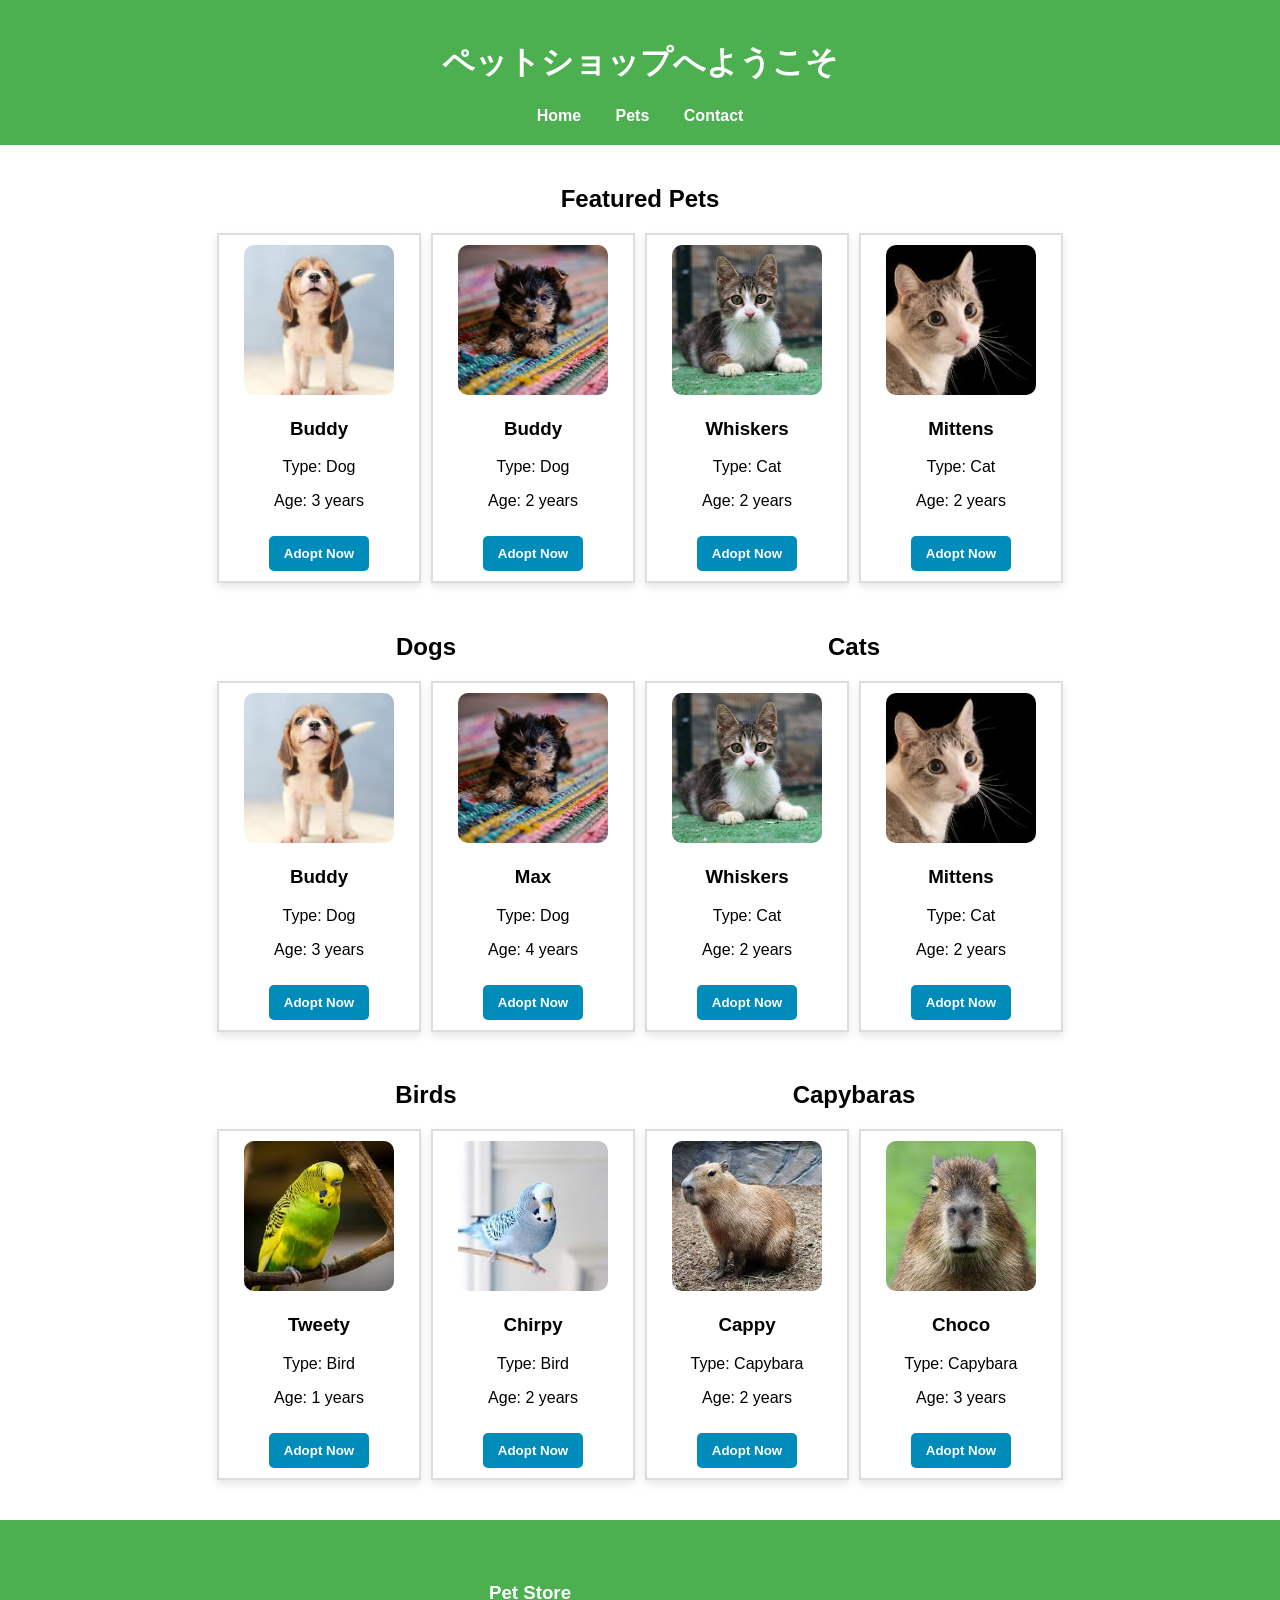
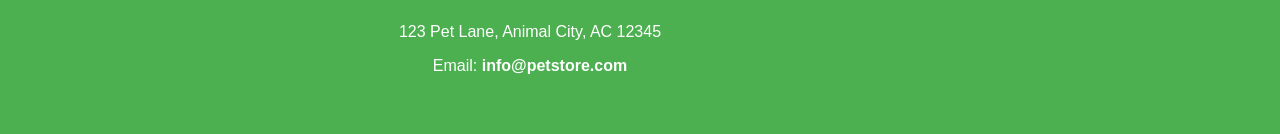
==== pets.html @ 4c0948e8 "Add files via upload" ====
<!DOCTYPE html>
<html lang="en">
<head>
    <meta charset="UTF-8">
    <meta name="viewport" content="width=device-width, initial-scale=1.0">
    <title>Pet Store</title>
    <link rel="stylesheet" href="pets.css">
</head>
<body>
    <header> 
        <h1>ペットショップへようこそ</h1> 
        <nav> 
            <a href="index.html">Home</a> 
            <a href="pets.html">Pets</a> 
            <a href="#">Contact</a> 
        </nav> 
    </header> 
    <main> 
        <!-- <section class="birds"> 
            <h2>Birds</h2> 
            <div class="pet-list"> 
                <div class="pet"> 
                    <img src="petshop-img/birds/bird01.jpg" alt="Cute Dog"> 
                    <h3>Green Parrot</h3> 
                    <p>Type: Bird</p>
                    <p>Age: 2 years</p>
                    <button onclick="adoptPet()">Adopt Now</button> 
                </div> 
                <div class="pet"> 
                    <img src="petshop-img/birds/bird02.jpg" alt="Cute Cat"> 
                    <h3>Skyblue Parrot</h3>
                    <p>Type: Bird</p>
                    <p>Age: 2 years</p> 
                    <button onclick="adoptPet()">Adopt Now</button> 
                </div> 
            </div> 
        </section> 

        <section class="capybara"> 
            <h2>Capybara</h2> 
            <div class="pet-list"> 
                <div class="pet"> 
                    <img src="petshop-img/capybaras/capybara01.jpg" alt="Cute Dog"> 
                    <h3>Cute Capybara</h3>
                    <p>Type: Capybara</p>
                    <p>Age: 2 years</p> 
                    <button onclick="adoptPet()">Adopt Now</button> 
                </div> 
                <div class="pet"> 
                    <img src="petshop-img/capybaras/capybara02.jpg" alt="Cute Cat"> 
                    <h3>Facing Capybara</h3>
                    <p>Type: Capybara</p>
                    <p>Age: 2 years</p>
                    <button onclick="adoptPet()">Adopt Now</button> 
                </div> 
            </div> 
        </section> 

        <section class="cat"> 
            <h2>Cat</h2> 
            <div class="pet-list"> 
                <div class="pet"> 
                    <img src="petshop-img/cats/cat01.jpg" alt="Cute Dog"> 
                    <h3>Kio</h3>
                    <p>Type: Cat</p>
                    <p>Age: 2 years</p>
                    <button onclick="adoptPet()">Adopt Now</button> 
                </div> 
                <div class="pet"> 
                    <img src="petshop-img/cats/cat02.jpg" alt="Cute Cat"> 
                    <h3>Piro</h3>
                    <p>Type: Cat</p>
                    <p>Age: 2 years</p>
                    <button onclick="adoptPet()">Adopt Now</button> 
                </div> 
                <div class="pet">
                    <img src="petshop-img/cats/cat03.jpg" alt="">
                    <h3>Milo</h3>
                    <p>Type: Cat</p>
                    <p>Age: 2 years</p>
                    <button onclick="adoptPet()">Adopt Now</button>
                </div>
            </div> 
        </section> 

        <section class="dog"> 
            <h2>Dog</h2> 
            <div class="pet-list"> 
                <div class="pet"> 
                    <img src="petshop-img/dogs/dog01.jpg" alt="Cute Dog"> 
                    <h3>Charlie</h3> 
                    <p>Type: Dog</p>
                    <p>Age: 2 years</p>
                    <button onclick="adoptPet()">Adopt Now</button> 
                </div> 
                <div class="pet"> 
                    <img src="petshop-img/dogs/dog02.jpg" alt="Cute Cat"> 
                    <h3>Din</h3> 
                    <p>Type: Dog</p>
                    <p>Age: 2 years</p>
                    <button onclick="adoptPet()">Adopt Now</button> 
                </div> 
                <div class="pet">
                    <img src="petshop-img/dogs/dog03.jpg" alt="">
                    <h3>Tim</h3>
                    <p>Type: Dog</p>
                    <p>Age: 2 years</p>
                    <button onclick="adoptPet()">Adopt Now</button>
                </div>
            </div> 
        </section> -->

        <div id="all-pets"></div>

    </main> 
    <footer>
        <div class="contact">
            <div class="context">
                <h3>Pet Store</h3>
                <p>123 Pet Lane, Animal City, AC 12345</strong></p>
                <p>Email: <strong>info@petstore.com</strong></p>
            </div>
            <div class="map">
                <iframe src="https://www.google.com/maps/embed?pb=!1m18!1m12!1m3!1d1938.8796238341347!2d100.83639026729118!3d13.611510821126153!2m3!1f0!2f0!3f0!3m2!1i1024!2i768!4f13.1!3m3!1m2!1s0x311d430e775155f9%3A0xf01923824353260!2sAssumption%20University%20Suvarnabhumi%20Campus!5e0!3m2!1sen!2sth!4v1749630460628!5m2!1sen!2sth" width="200" height="150" style="border:0;" allowfullscreen="" loading="lazy" referrerpolicy="no-referrer-when-downgrade"></iframe>
            </div>
        </div>
    </footer> 
    <script src="script.js"></script> 
</body>
</html>
---- pets.css ----
body { 
    font-family: Arial, sans-serif; 
    margin: 0; 
    padding: 0; 
    text-align: center; 
}

header { 
    background-color: #4CAF50; 
    padding: 20px; 
    color: white; 
}

nav a { 
    margin: 0 15px; 
    text-decoration: none; 
    color: white; 
    font-weight: bold; 
}

.featured, 
#all-pets {
    margin: 20px auto; 
    display: flex;
    flex-wrap: wrap;
    justify-content: center;
    gap: 10px;
    max-width: 1000px;
}

/* Card container for each pet */
.pet { 
    background-color: white;
    border: 2px solid #ddd; 
    padding: 10px; 
    width: 180px;
    text-align: center; 
    box-shadow: 0 4px 8px rgba(0, 0, 0, 0.1);
}

/* Pet image formatting */
.pet img { 
    width: 150px; 
    height: 150px; 
    object-fit: cover;
    border-radius: 10px; 
}

/* Button styling */
button { 
    background-color: #008CBA; 
    color: white; 
    padding: 10px 15px; 
    border: none; 
    border-radius: 5px;
    cursor: pointer; 
    margin-top: 10px;
    font-weight: bold;
    transition: background-color 0.3s ease;
}

button:hover { 
    background-color: #005f7a; 
}

/* Contact section layout */
.contact {
    background-color: #4CAF50;
    display: flex;
    justify-content: center;
    align-items: center;
    margin-top: 20px;
    padding: 20px 0;
}

.context {
    color: white;
}

.map {
    margin: 10px;
}
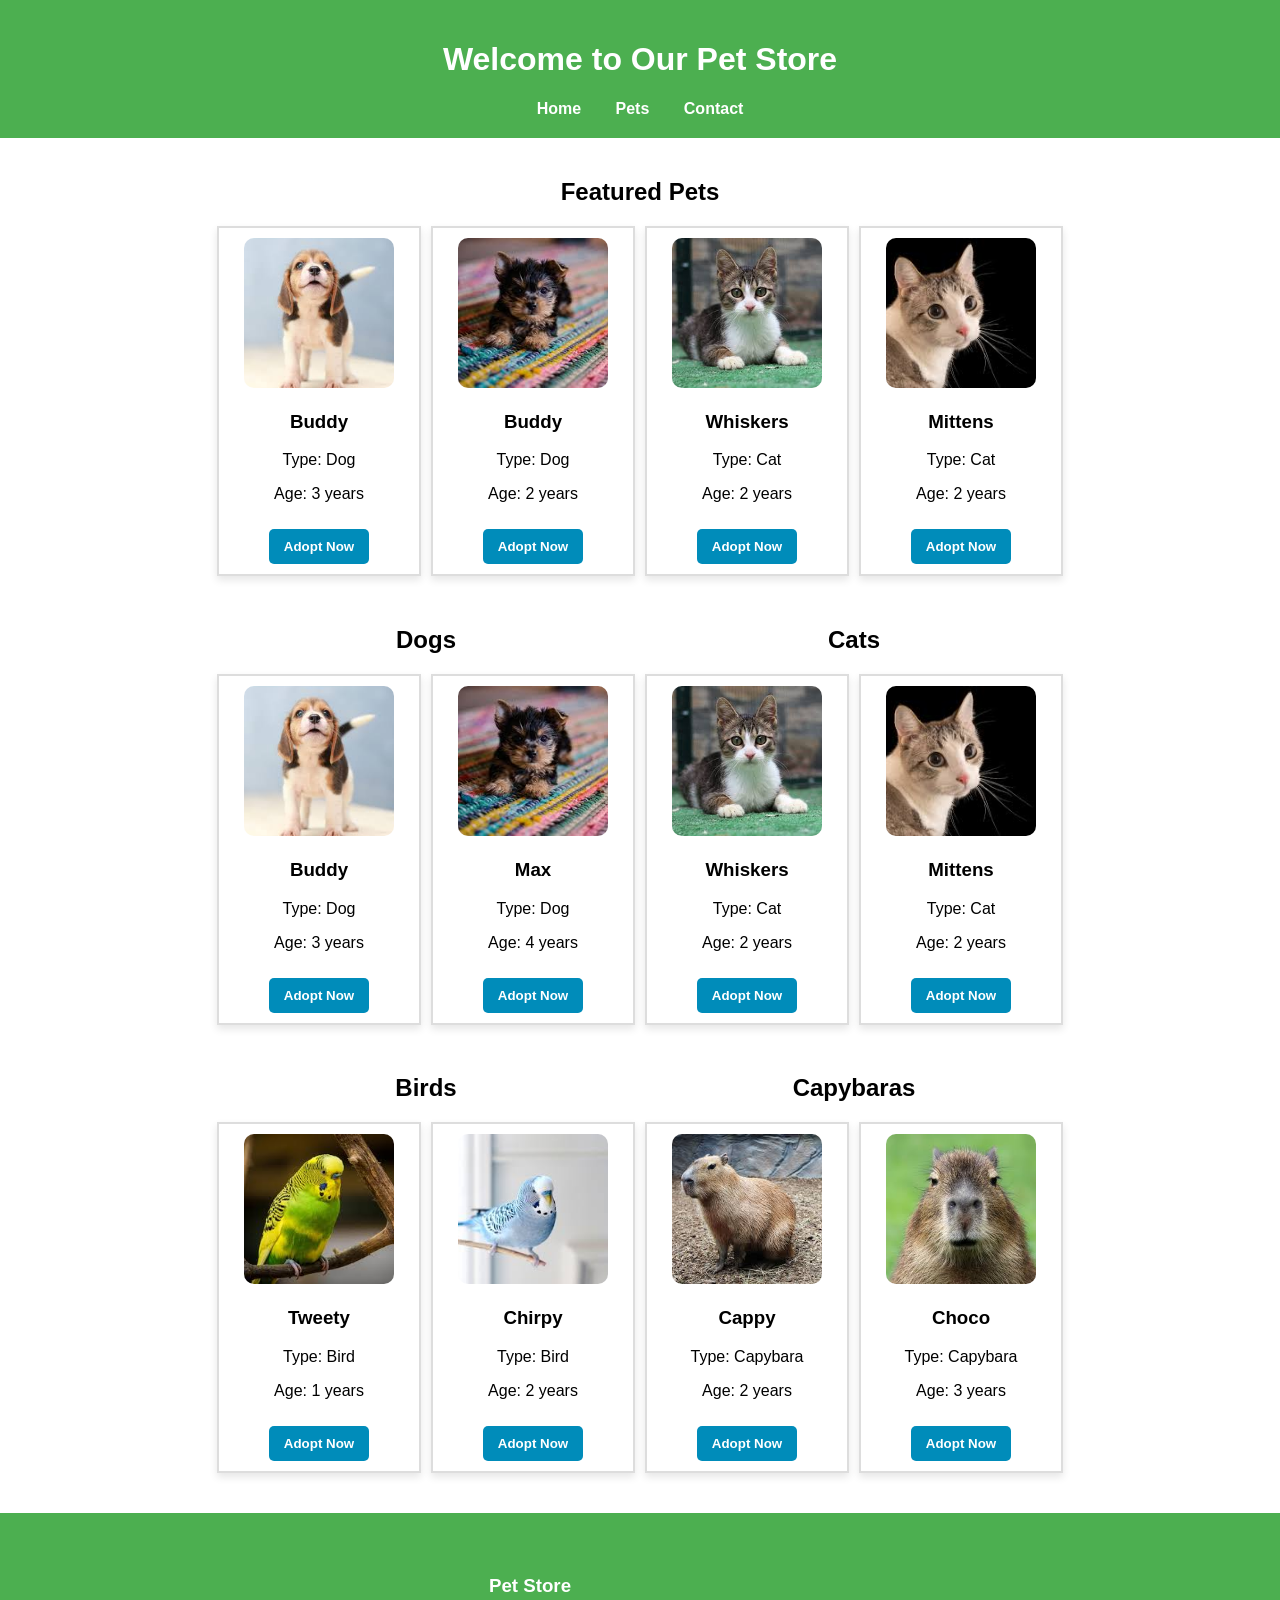
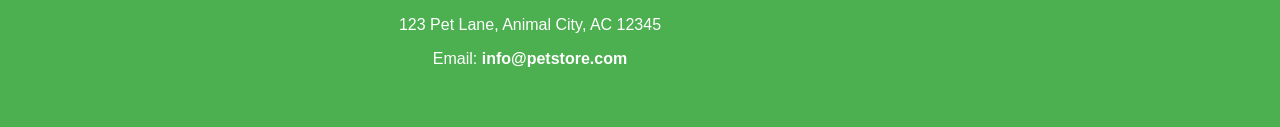
==== commit 63383be3: "Update pets.html" ====
--- a/pets.html
+++ b/pets.html
@@ -8,7 +8,7 @@
 </head>
 <body>
     <header> 
-        <h1>ペットショップへようこそ</h1> 
+        <h1>Welcome to Our Pet Store</h1> 
         <nav> 
             <a href="index.html">Home</a> 
             <a href="pets.html">Pets</a> 
@@ -127,4 +127,4 @@
     </footer> 
     <script src="script.js"></script> 
 </body>
-</html>+</html>
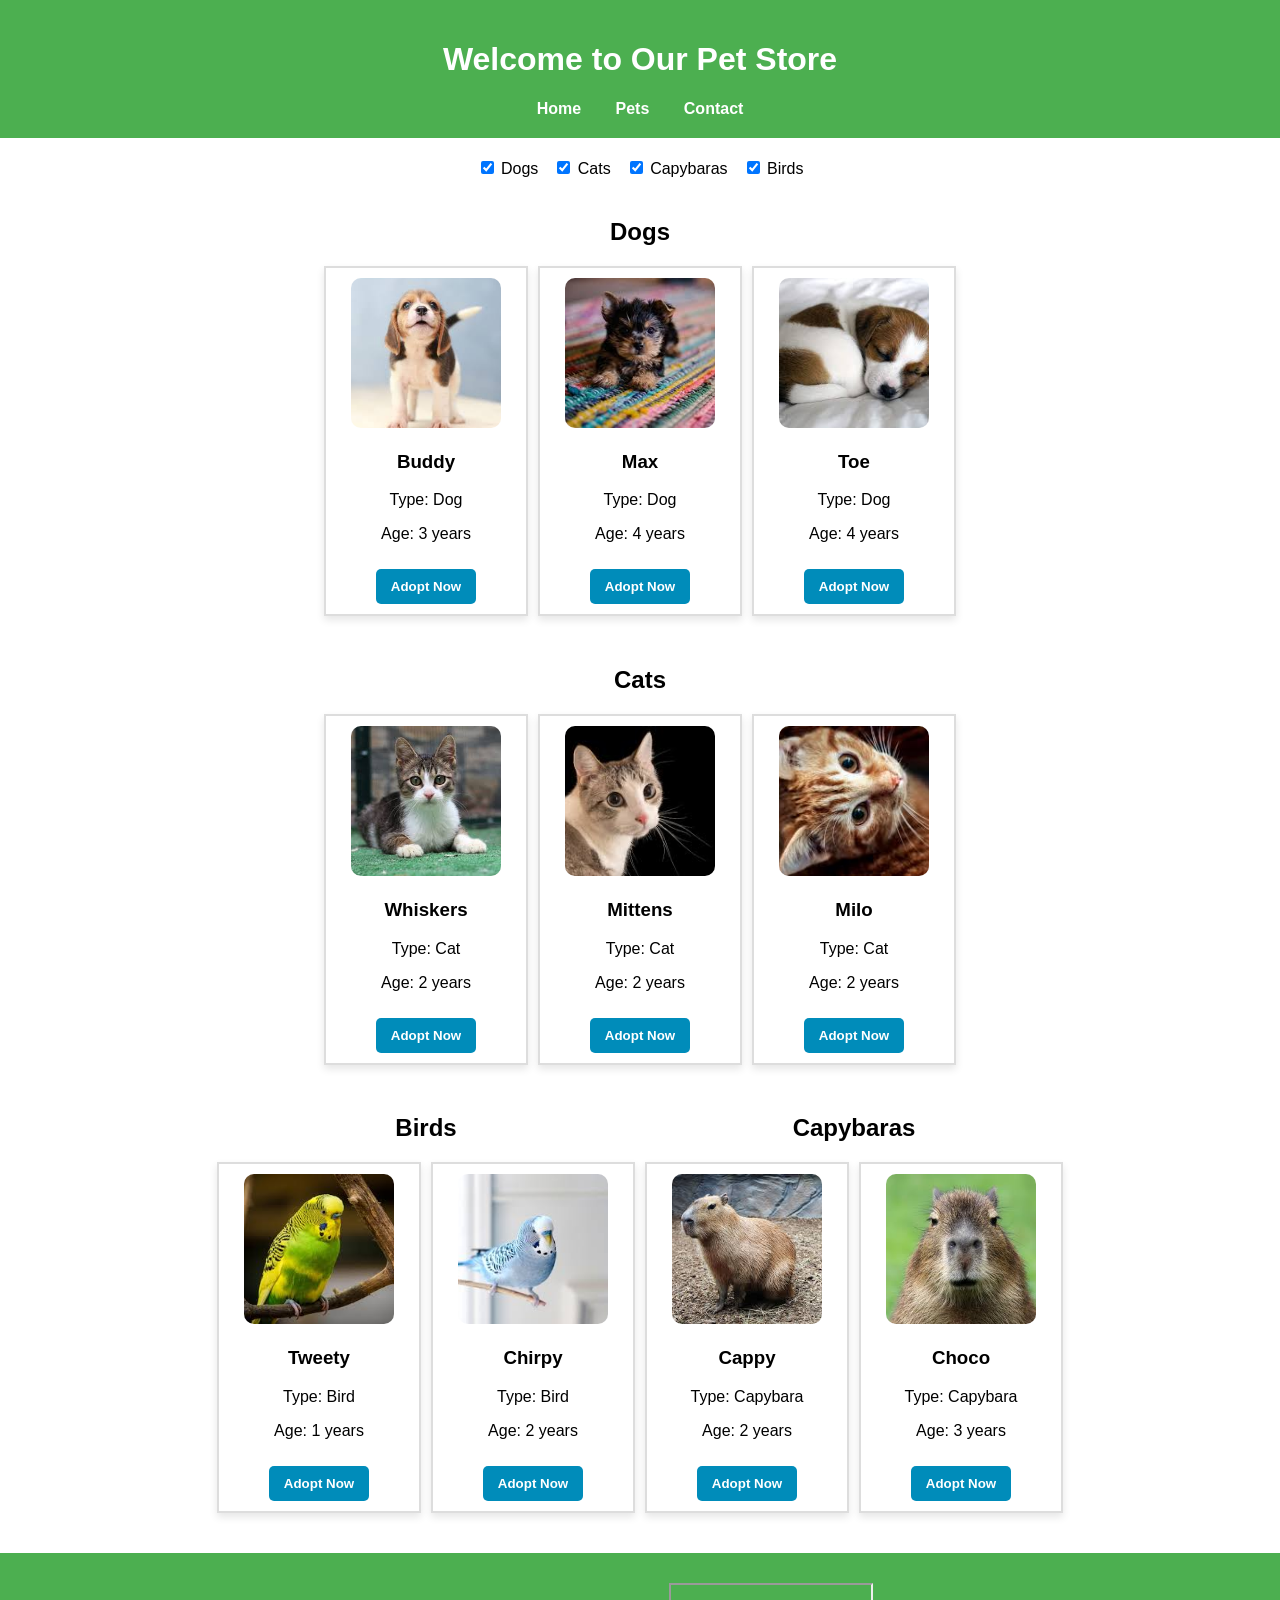
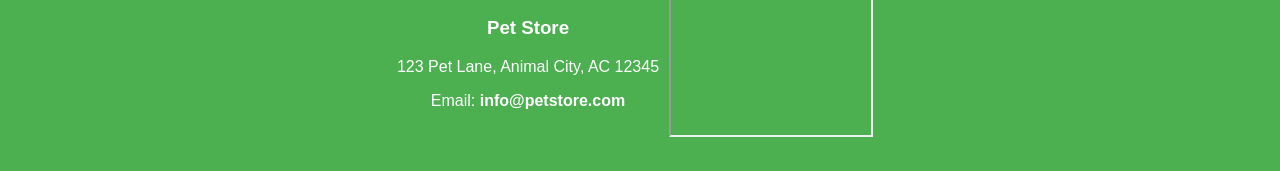
==== commit 4b07b3ba: "Add files via upload" ====
--- a/pets.html
+++ b/pets.html
@@ -1,130 +1,50 @@
 <!DOCTYPE html>
 <html lang="en">
 <head>
-    <meta charset="UTF-8">
-    <meta name="viewport" content="width=device-width, initial-scale=1.0">
-    <title>Pet Store</title>
-    <link rel="stylesheet" href="pets.css">
+  <meta charset="UTF-8" />
+  <meta name="viewport" content="width=device-width, initial-scale=1.0"/>
+  <title>Pet Store</title>
+  <link rel="stylesheet" href="pets.css" />
 </head>
 <body>
-    <header> 
-        <h1>Welcome to Our Pet Store</h1> 
-        <nav> 
-            <a href="index.html">Home</a> 
-            <a href="pets.html">Pets</a> 
-            <a href="#">Contact</a> 
-        </nav> 
-    </header> 
-    <main> 
-        <!-- <section class="birds"> 
-            <h2>Birds</h2> 
-            <div class="pet-list"> 
-                <div class="pet"> 
-                    <img src="petshop-img/birds/bird01.jpg" alt="Cute Dog"> 
-                    <h3>Green Parrot</h3> 
-                    <p>Type: Bird</p>
-                    <p>Age: 2 years</p>
-                    <button onclick="adoptPet()">Adopt Now</button> 
-                </div> 
-                <div class="pet"> 
-                    <img src="petshop-img/birds/bird02.jpg" alt="Cute Cat"> 
-                    <h3>Skyblue Parrot</h3>
-                    <p>Type: Bird</p>
-                    <p>Age: 2 years</p> 
-                    <button onclick="adoptPet()">Adopt Now</button> 
-                </div> 
-            </div> 
-        </section> 
 
-        <section class="capybara"> 
-            <h2>Capybara</h2> 
-            <div class="pet-list"> 
-                <div class="pet"> 
-                    <img src="petshop-img/capybaras/capybara01.jpg" alt="Cute Dog"> 
-                    <h3>Cute Capybara</h3>
-                    <p>Type: Capybara</p>
-                    <p>Age: 2 years</p> 
-                    <button onclick="adoptPet()">Adopt Now</button> 
-                </div> 
-                <div class="pet"> 
-                    <img src="petshop-img/capybaras/capybara02.jpg" alt="Cute Cat"> 
-                    <h3>Facing Capybara</h3>
-                    <p>Type: Capybara</p>
-                    <p>Age: 2 years</p>
-                    <button onclick="adoptPet()">Adopt Now</button> 
-                </div> 
-            </div> 
-        </section> 
+<header>
+  <h1>Welcome to Our Pet Store</h1>
+  <nav>
+    <a href="#">Home</a>
+    <a href="#">Pets</a>
+    <a href="#">Contact</a>
+  </nav>
+</header>
 
-        <section class="cat"> 
-            <h2>Cat</h2> 
-            <div class="pet-list"> 
-                <div class="pet"> 
-                    <img src="petshop-img/cats/cat01.jpg" alt="Cute Dog"> 
-                    <h3>Kio</h3>
-                    <p>Type: Cat</p>
-                    <p>Age: 2 years</p>
-                    <button onclick="adoptPet()">Adopt Now</button> 
-                </div> 
-                <div class="pet"> 
-                    <img src="petshop-img/cats/cat02.jpg" alt="Cute Cat"> 
-                    <h3>Piro</h3>
-                    <p>Type: Cat</p>
-                    <p>Age: 2 years</p>
-                    <button onclick="adoptPet()">Adopt Now</button> 
-                </div> 
-                <div class="pet">
-                    <img src="petshop-img/cats/cat03.jpg" alt="">
-                    <h3>Milo</h3>
-                    <p>Type: Cat</p>
-                    <p>Age: 2 years</p>
-                    <button onclick="adoptPet()">Adopt Now</button>
-                </div>
-            </div> 
-        </section> 
+<main>
+  <!-- Filter Checkboxes -->
+  <div class="filter" style="margin: 20px; display: flex; justify-content: center; gap: 15px;">
+    <label><input type="checkbox" name="pet-type" value="Dog" checked> Dogs</label>
+    <label><input type="checkbox" name="pet-type" value="Cat" checked> Cats</label>
+    <label><input type="checkbox" name="pet-type" value="Capybara" checked> Capybaras</label>
+    <label><input type="checkbox" name="pet-type" value="Bird" checked> Birds</label>
+  </div>
 
-        <section class="dog"> 
-            <h2>Dog</h2> 
-            <div class="pet-list"> 
-                <div class="pet"> 
-                    <img src="petshop-img/dogs/dog01.jpg" alt="Cute Dog"> 
-                    <h3>Charlie</h3> 
-                    <p>Type: Dog</p>
-                    <p>Age: 2 years</p>
-                    <button onclick="adoptPet()">Adopt Now</button> 
-                </div> 
-                <div class="pet"> 
-                    <img src="petshop-img/dogs/dog02.jpg" alt="Cute Cat"> 
-                    <h3>Din</h3> 
-                    <p>Type: Dog</p>
-                    <p>Age: 2 years</p>
-                    <button onclick="adoptPet()">Adopt Now</button> 
-                </div> 
-                <div class="pet">
-                    <img src="petshop-img/dogs/dog03.jpg" alt="">
-                    <h3>Tim</h3>
-                    <p>Type: Dog</p>
-                    <p>Age: 2 years</p>
-                    <button onclick="adoptPet()">Adopt Now</button>
-                </div>
-            </div> 
-        </section> -->
+  <!-- Pets will be shown here -->
+  <div id="all-pets"></div>
+</main>
 
-        <div id="all-pets"></div>
+<footer>
+  <div class="contact">
+    <div class="context">
+      <h3>Pet Store</h3>
+      <p>123 Pet Lane, Animal City, AC 12345</p>
+      <p>Email: <strong>info@petstore.com</strong></p>
+    </div>
+    <div class="map">
+      <iframe src="https://www.google.com/maps/embed?..." width="200" height="150"></iframe>
+    </div>
+  </div>
+</footer>
 
-    </main> 
-    <footer>
-        <div class="contact">
-            <div class="context">
-                <h3>Pet Store</h3>
-                <p>123 Pet Lane, Animal City, AC 12345</strong></p>
-                <p>Email: <strong>info@petstore.com</strong></p>
-            </div>
-            <div class="map">
-                <iframe src="https://www.google.com/maps/embed?pb=!1m18!1m12!1m3!1d1938.8796238341347!2d100.83639026729118!3d13.611510821126153!2m3!1f0!2f0!3f0!3m2!1i1024!2i768!4f13.1!3m3!1m2!1s0x311d430e775155f9%3A0xf01923824353260!2sAssumption%20University%20Suvarnabhumi%20Campus!5e0!3m2!1sen!2sth!4v1749630460628!5m2!1sen!2sth" width="200" height="150" style="border:0;" allowfullscreen="" loading="lazy" referrerpolicy="no-referrer-when-downgrade"></iframe>
-            </div>
-        </div>
-    </footer> 
-    <script src="script.js"></script> 
+<!-- Scripts -->
+<script src="https://code.jquery.com/jquery-3.6.0.min.js"></script>
+<script src="script.js"></script>
 </body>
 </html>
